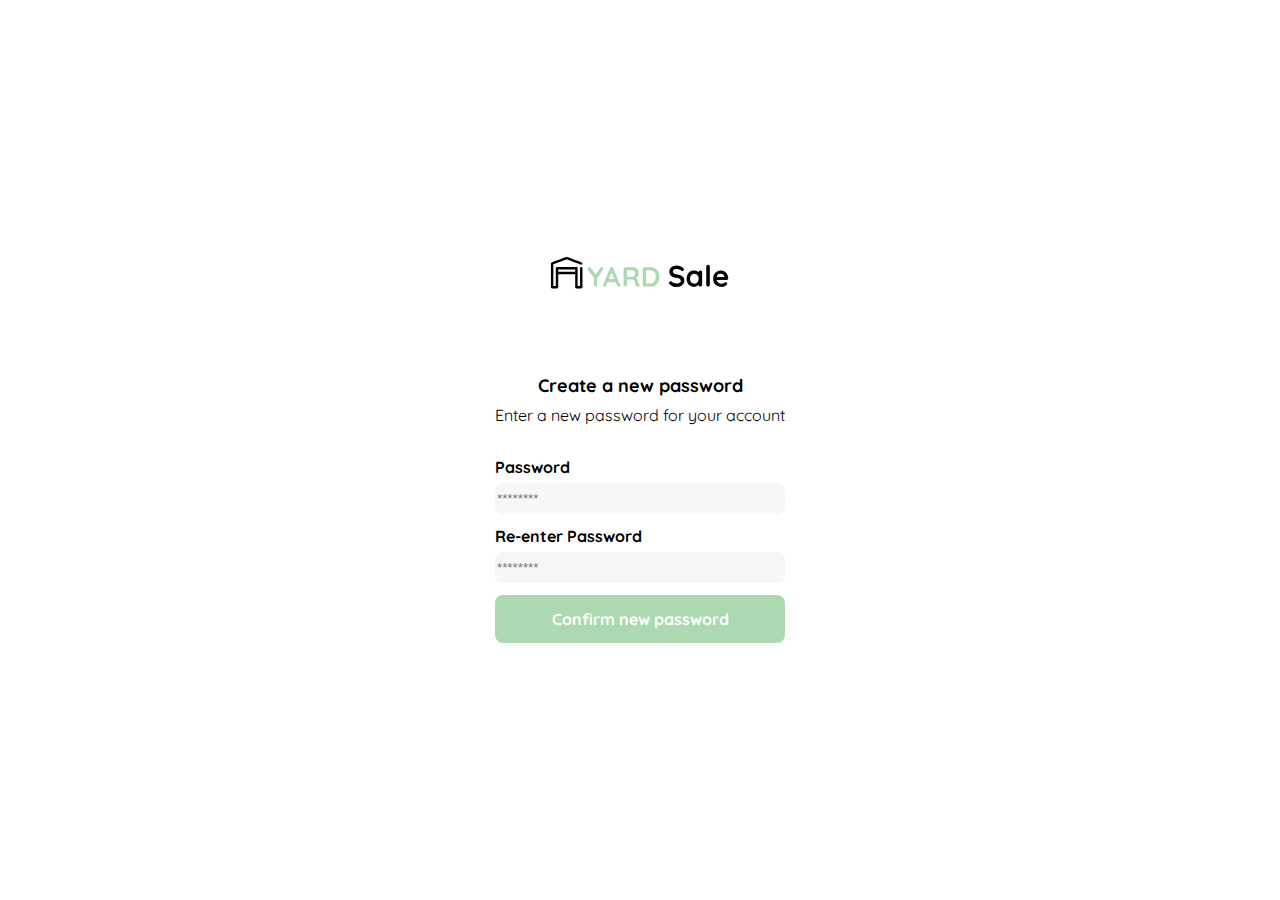
==== pages/new_password.html @ 0ad00a14 "In this commit I created the page for new_password and I add styles" ====
<!DOCTYPE html>
<html>
  <head>
    <meta charset="UTF-8" />
    <meta http-equiv="X-UA-Compatible" content="IE=edge" />
    <meta name="viewport" content="width=device-width, initial-scale=1.0" />
    <title>Yard Sale</title>
    <!--The text below link de fonts-->
    <link rel="preconnect" href="https://fonts.googleapis.com" />
    <link rel="preconnect" href="https://fonts.gstatic.com" crossorigin />
    <link
      href="https://fonts.googleapis.com/css2?family=Quicksand:wght@400;500;700&family=Roboto:wght@700&display=swap"
      rel="stylesheet"
    />
    <!--The text below link the css styles-->
    <link rel="stylesheet" href="../main.css" />
    <!--The text below link the layout for forms to login-->
    <link rel="stylesheet" href="../css/login_layout.css" />
  </head>

  <body>
    <div class="layoutLogin">
      <div class="loginFormContainer">
        <img
          src="../logos/logo_yard_sale.svg"
          alt="Logo Yard Sale"
          class="loginFormContainer--logo"
        />
        <h1 class="loginFormContainer--title">Create a new password</h1>
        <p class="loginFormContainer--subtitle">
          Enter a new password for your account
        </p>
        <form action="" class="loginFormContainer--form">
          <label for="password" class="loginFormContainer--form__label">
            Password
          </label>
          <input
            id="password"
            type="text"
            class="loginFormContainer--form__input input"
            placeholder="********"
          />
          <label for="new_password" class="loginFormContainer--form__label">
            Re-enter Password
          </label>
          <input
            class="loginFormContainer--form__input input"
            id="new_password"
            type="text"
            placeholder="********"
          />
          <input
            type="submit"
            class="loginFormContainer--form__submit"
            value="Confirm new password"
          />
        </form>
      </div>
    </div>
  </body>
</html>
---- main.css ----
@import "/css/variables.css";

body {
  margin: 0;
  font-family: "Quicksand", sans-serif;
}
---- css/login_layout.css ----
@import "./components/login_form.css";

.layoutLogin {
  height: 100vh;
  width: 100%;
  display: grid;
  place-items: center;
}
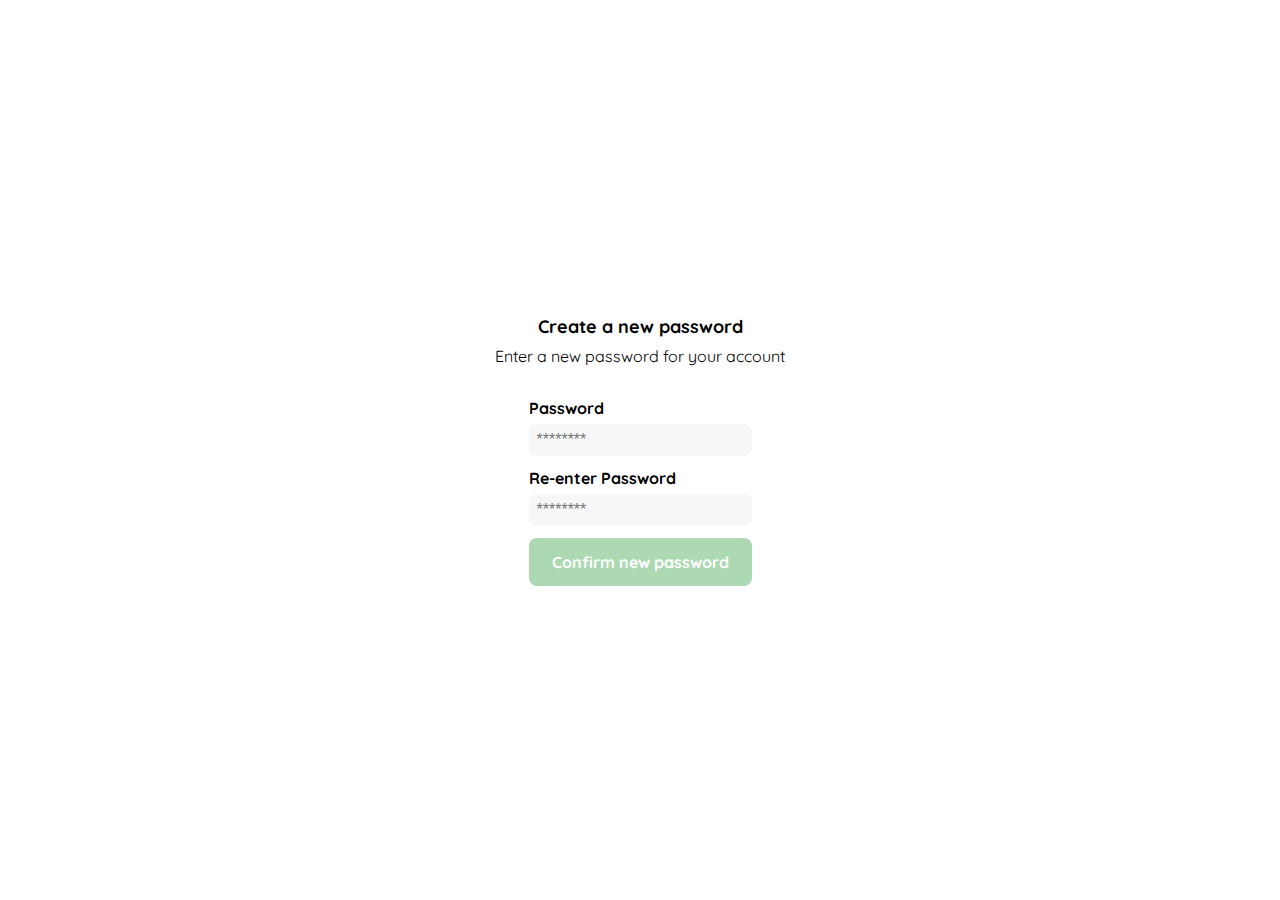
==== commit 3f2ad164: "I create the documento in the cases that the user change the password." ====
--- a/pages/new_password.html
+++ b/pages/new_password.html
@@ -36,7 +36,7 @@
           </label>
           <input
             id="password"
-            type="text"
+            type="password"
             class="loginFormContainer--form__input input"
             placeholder="********"
           />
@@ -46,7 +46,7 @@
           <input
             class="loginFormContainer--form__input input"
             id="new_password"
-            type="text"
+            type="password"
             placeholder="********"
           />
           <input
